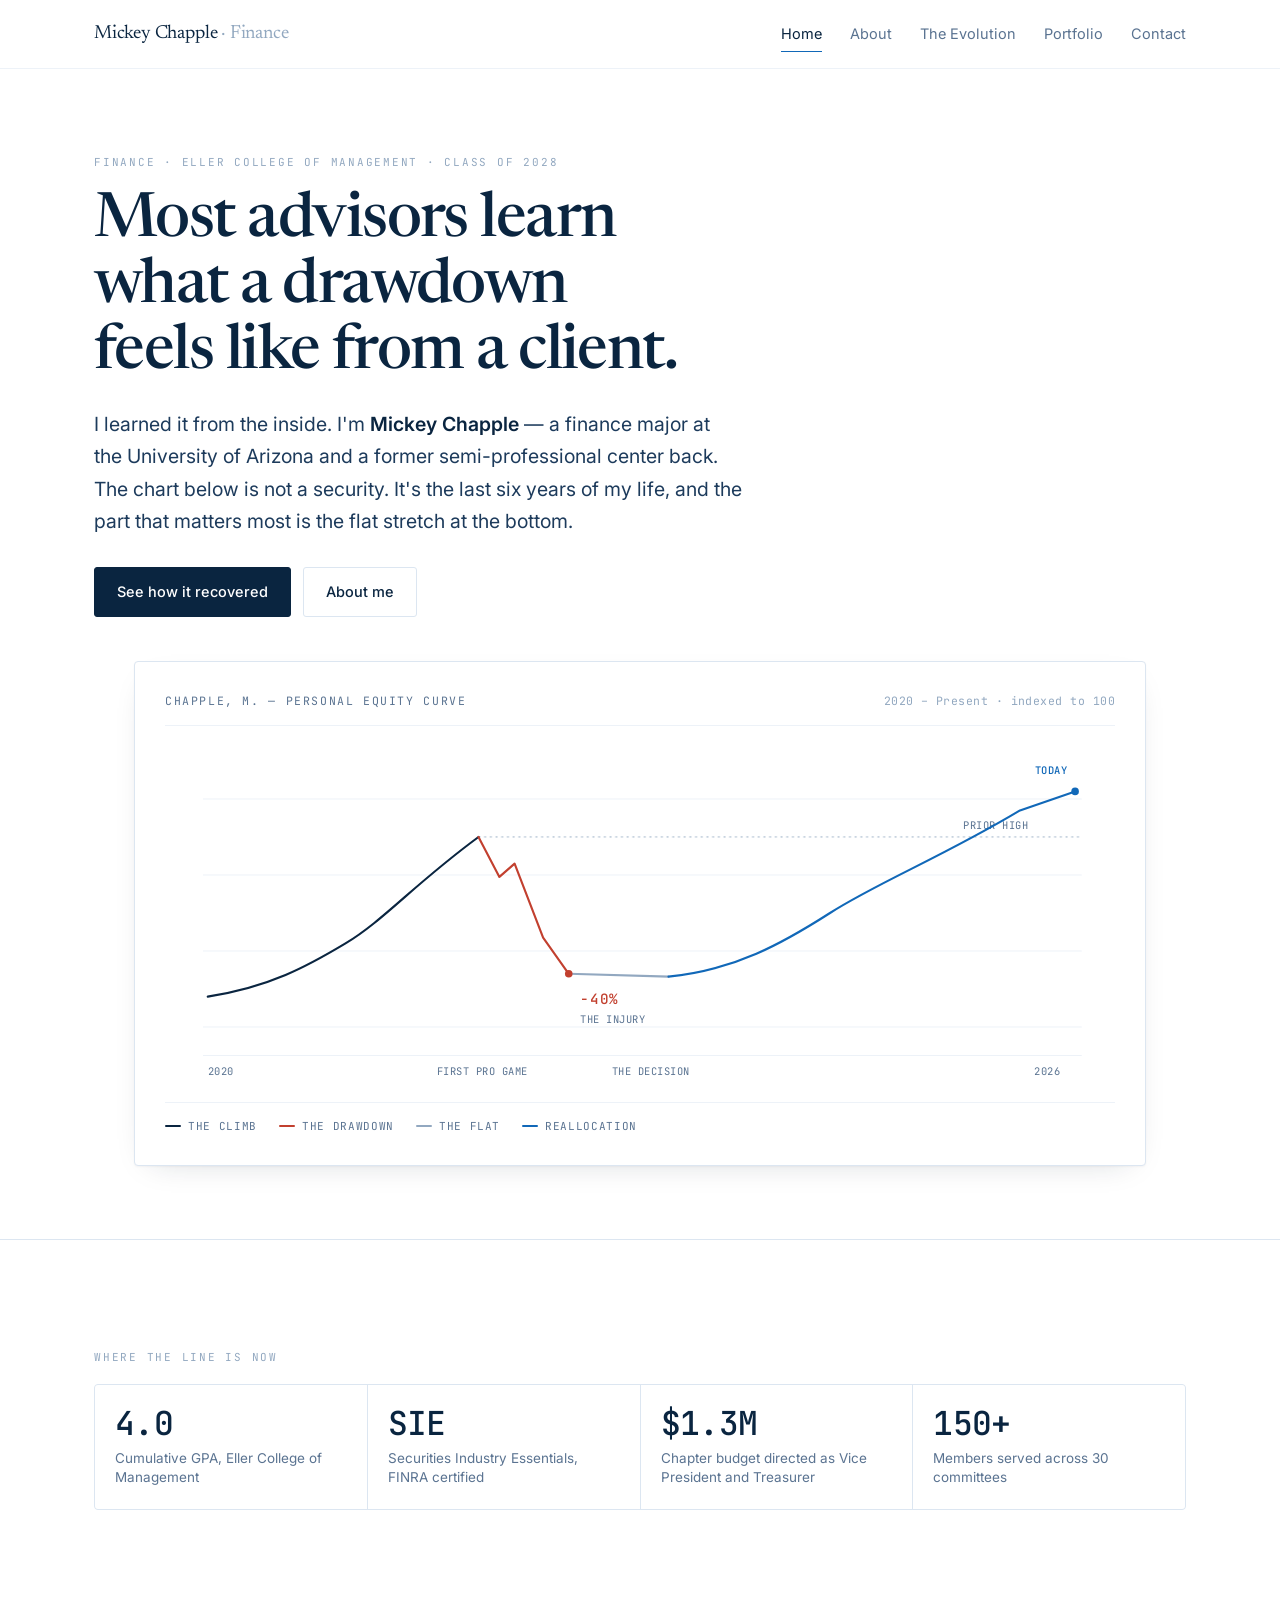
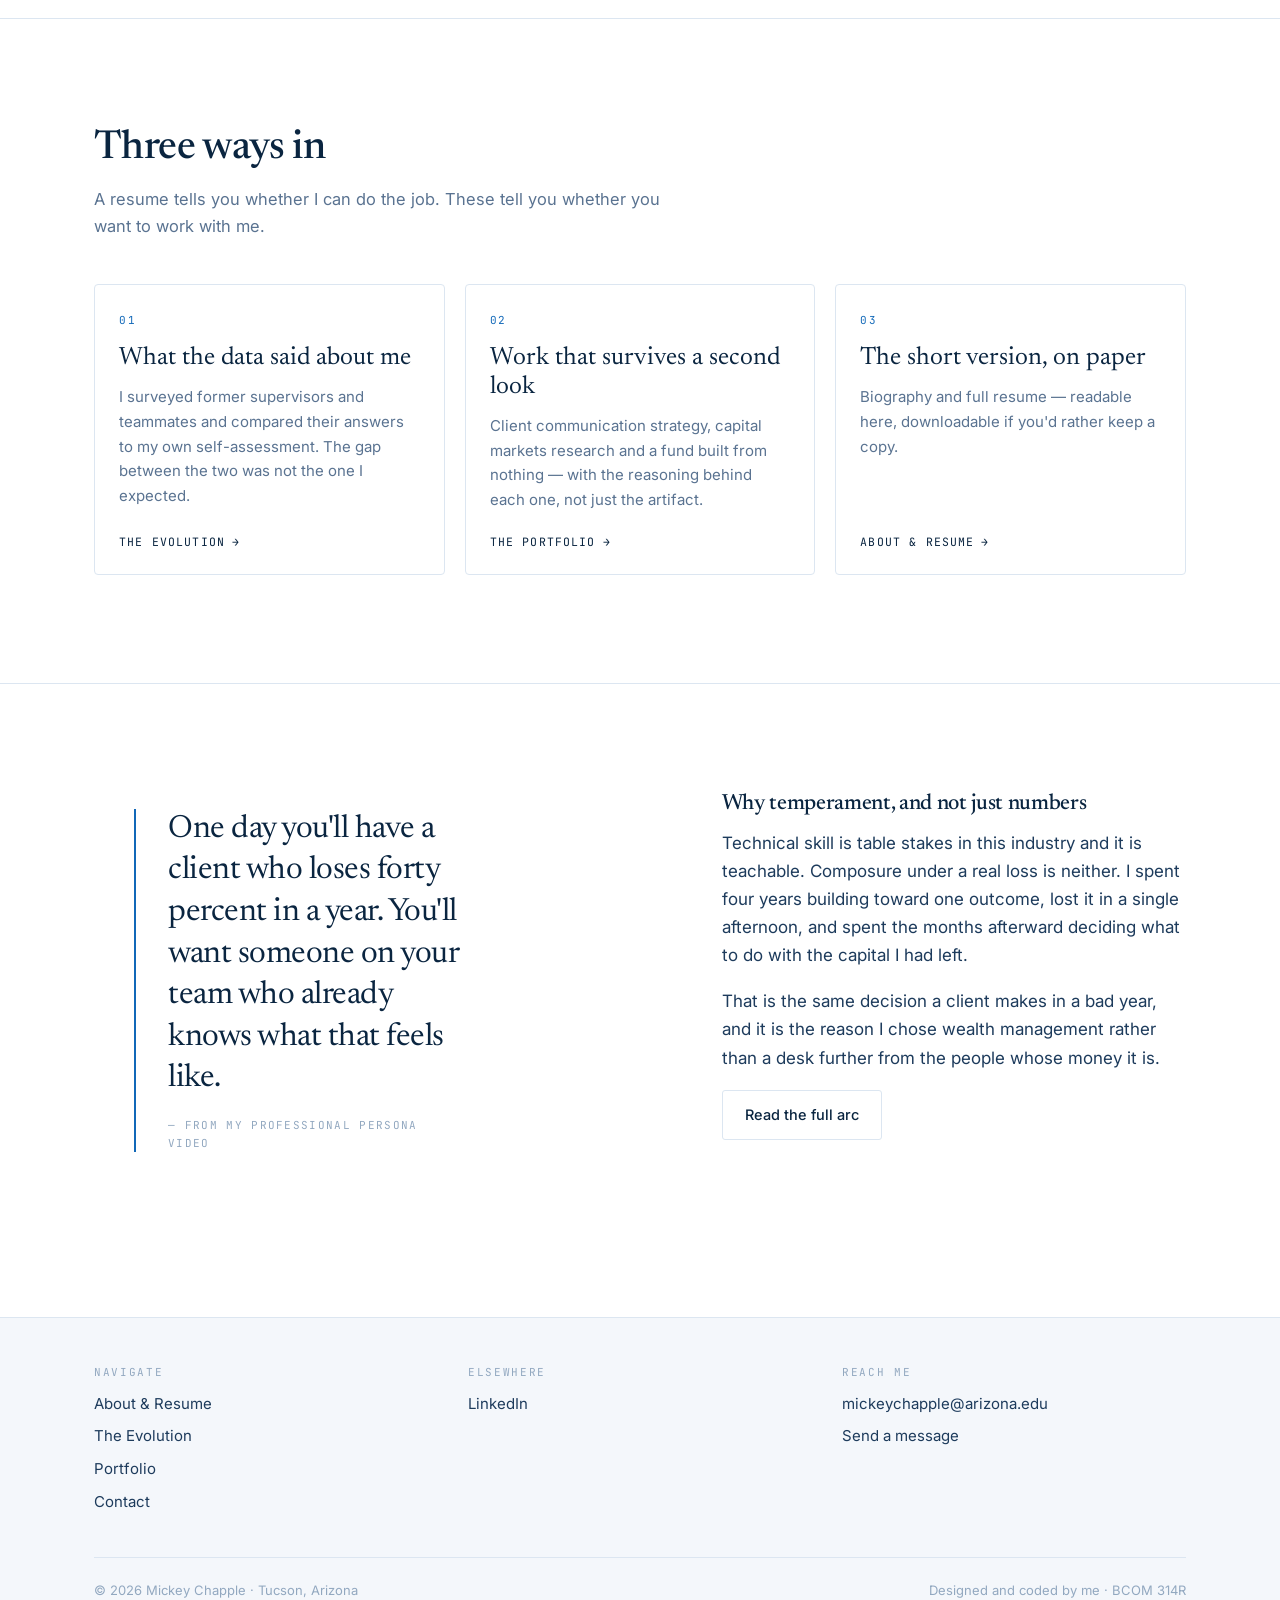
==== index.html @ 1436c146 "Add files via upload" ====
<!doctype html>
<html lang="en">
<head>
<meta charset="utf-8">
<meta name="viewport" content="width=device-width, initial-scale=1">
<title>Mickey Chapple — Finance, Eller College</title>
<meta name="description" content="Finance major at the University of Arizona's Eller College. Former semi-professional center back. A professional persona profile built around one chart.">
<link rel="preconnect" href="https://fonts.googleapis.com">
<link rel="preconnect" href="https://fonts.gstatic.com" crossorigin>
<link href="https://fonts.googleapis.com/css2?family=Newsreader:ital,opsz,wght@0,6..72,300..600;1,6..72,300..500&family=Inter:wght@400;500;600&family=JetBrains+Mono:wght@400;500&display=swap" rel="stylesheet">
<link rel="stylesheet" href="styles.css">
</head>
<body>
<a class="skip" href="#main">Skip to content</a>

<header class="site-head">
  <div class="wrap site-head__inner">
    <a class="brand" href="index.html">Mickey Chapple <span>· Finance</span></a>
    <button class="nav-toggle" aria-expanded="false" aria-controls="nav">Menu</button>
    <nav class="nav" id="nav">
      <a href="index.html" aria-current="page">Home</a>
      <a href="about.html">About</a>
      <a href="evolution.html">The Evolution</a>
      <a href="portfolio.html">Portfolio</a>
      <a href="contact.html">Contact</a>
    </nav>
  </div>
</header>

<main id="main">

  <!-- ================= HERO ================= -->
  <section class="hero">
    <div class="wrap">
      <p class="eyebrow">Finance · Eller College of Management · Class of 2028</p>

      <h1 class="hero__lede">Most advisors learn what a drawdown feels like from a client.</h1>

      <p class="hero__sub">
        I learned it from the inside. I'm <strong>Mickey Chapple</strong> — a finance major at
        the University of Arizona and a former semi-professional center back. The chart below
        is not a security. It's the last six years of my life, and the part that matters most
        is the flat stretch at the bottom.
      </p>

      <div class="btn-row">
        <a class="btn" href="evolution.html">See how it recovered</a>
        <a class="btn btn--ghost" href="about.html">About me</a>
      </div>

      <!-- ================= THE DRAWDOWN ================= -->
      <figure class="chart-frame">
        <figcaption class="chart-frame__head">
          <span class="chart-frame__title">Chapple, M. — Personal Equity Curve</span>
          <span class="chart-frame__note">2020 – Present · indexed to 100</span>
        </figcaption>

        <svg class="chart" viewBox="0 0 1000 360" role="img"
             aria-label="A line chart of Mickey Chapple's life from 2020 to today. The line climbs through youth and semi-professional soccer to a peak at his first professional game, falls forty percent at a career-ending injury, runs flat through recovery, then climbs steadily back through his finance coursework and certifications to a new high today.">

          <!-- horizontal grid -->
          <line class="grid" x1="40" y1="60"  x2="965" y2="60"></line>
          <line class="grid" x1="40" y1="140" x2="965" y2="140"></line>
          <line class="grid" x1="40" y1="220" x2="965" y2="220"></line>
          <line class="grid" x1="40" y1="300" x2="965" y2="300"></line>

          <!-- prior peak reference -->
          <line class="peak-line" x1="330" y1="100" x2="965" y2="100"></line>
          <text class="peak-label marker marker--now" x="840" y="92">PRIOR HIGH</text>

          <!-- 1. the climb -->
          <path class="series series--up" pathLength="1"
                d="M 45 268 C 110 258, 150 236, 190 212 S 262 150, 330 100"></path>

          <!-- 2. the crash -->
          <path class="series series--down" pathLength="1"
                d="M 330 100 L 352 142 L 368 128 L 398 206 L 425 244"></path>

          <!-- 3. the flat -->
          <path class="series series--flat" pathLength="1"
                d="M 425 244 L 530 247"></path>

          <!-- 4. the climb back -->
          <path class="series series--back" pathLength="1"
                d="M 530 247 C 600 240, 650 212, 700 180 S 820 120, 900 72 L 958 52"></path>

          <!-- the loss -->
          <g class="marker marker--loss">
            <circle cx="425" cy="244" r="4" fill="#C2402F"></circle>
            <text class="label-loss" x="437" y="276">&#8722;40%</text>
            <text class="loss-sub" x="437" y="296">THE INJURY</text>
          </g>

          <!-- today -->
          <g class="marker marker--now">
            <circle cx="958" cy="52" r="4" fill="#1168B8"></circle>
            <text class="label-now" x="950" y="34" text-anchor="end">TODAY</text>
          </g>

          <!-- x axis -->
          <line class="grid" x1="40" y1="330" x2="965" y2="330"></line>
          <text class="x-end" x="45"  y="350">2020</text>
          <text class="x-mid" x="286" y="350">FIRST PRO GAME</text>
          <text class="x-mid" x="470" y="350">THE DECISION</text>
          <text class="x-end" x="915" y="350">2026</text>
        </svg>

        <div class="chart-legend">
          <span class="legend--climb"><i></i> The climb</span>
          <span class="legend--loss"><i></i> The drawdown</span>
          <span class="legend--flat"><i></i> The flat</span>
          <span class="legend--back"><i></i> Reallocation</span>
        </div>
      </figure>
    </div>
  </section>

  <!-- ================= STATS ================= -->
  <section class="rule-top">
    <div class="wrap">
      <p class="eyebrow">Where the line is now</p>
      <div class="stats">
        <div class="stat">
          <div class="stat__num">4.0</div>
          <p class="stat__label">Cumulative GPA, Eller College of Management</p>
        </div>
        <div class="stat">
          <div class="stat__num">SIE</div>
          <p class="stat__label">Securities Industry Essentials, FINRA certified</p>
        </div>
        <div class="stat">
          <div class="stat__num">$1.3M</div>
          <p class="stat__label">Chapter budget directed as Vice President and Treasurer</p>
        </div>
        <div class="stat">
          <div class="stat__num">150+</div>
          <p class="stat__label">Members served across 30 committees</p>
        </div>
      </div>
    </div>
  </section>

  <!-- ================= THE DOORS ================= -->
  <section class="rule-top">
    <div class="wrap">
      <div class="sec-head">
        <h2>Three ways in</h2>
        <p>
          A resume tells you whether I can do the job. These tell you whether you want
          to work with me.
        </p>
      </div>

      <div class="doors">
        <a class="door" href="evolution.html">
          <div class="door__num">01</div>
          <div class="door__title">What the data said about me</div>
          <p class="door__body">
            I surveyed former supervisors and teammates and compared their answers to my own
            self-assessment. The gap between the two was not the one I expected.
          </p>
          <span class="door__cue">The evolution</span>
        </a>

        <a class="door" href="portfolio.html">
          <div class="door__num">02</div>
          <div class="door__title">Work that survives a second look</div>
          <p class="door__body">
            Client communication strategy, capital markets research and a fund built from
            nothing — with the reasoning behind each one, not just the artifact.
          </p>
          <span class="door__cue">The portfolio</span>
        </a>

        <a class="door" href="about.html">
          <div class="door__num">03</div>
          <div class="door__title">The short version, on paper</div>
          <p class="door__body">
            Biography and full resume — readable here, downloadable if you'd rather keep
            a copy.
          </p>
          <span class="door__cue">About &amp; resume</span>
        </a>
      </div>
    </div>
  </section>

  <!-- ================= PULL QUOTE ================= -->
  <section class="rule-top">
    <div class="wrap split">
      <blockquote class="pull">
        <p>One day you'll have a client who loses forty percent in a year. You'll want someone on your team who already knows what that feels like.</p>
        <cite>— From my professional persona video</cite>
      </blockquote>
      <div class="prose">
        <h3>Why temperament, and not just numbers</h3>
        <p>
          Technical skill is table stakes in this industry and it is teachable. Composure
          under a real loss is neither. I spent four years building toward one outcome,
          lost it in a single afternoon, and spent the months afterward deciding what to do
          with the capital I had left.
        </p>
        <p>
          That is the same decision a client makes in a bad year, and it is the reason I
          chose wealth management rather than a desk further from the people whose money
          it is.
        </p>
        <a class="btn btn--ghost" href="evolution.html">Read the full arc</a>
      </div>
    </div>
  </section>

</main>

<footer class="site-foot">
  <div class="wrap">
    <div class="foot-grid">
      <div>
        <h4>Navigate</h4>
        <a href="about.html">About &amp; Resume</a>
        <a href="evolution.html">The Evolution</a>
        <a href="portfolio.html">Portfolio</a>
        <a href="contact.html">Contact</a>
      </div>
      <div>
        <h4>Elsewhere</h4>
        <a href="https://www.linkedin.com/in/mickey-chapple" target="_blank" rel="noopener">LinkedIn</a>
      </div>
      <div>
        <h4>Reach me</h4>
        <a href="mailto:mickeychapple@arizona.edu">mickeychapple@arizona.edu</a>
        <a href="contact.html">Send a message</a>
      </div>
    </div>
    <div class="foot-base">
      <p>&copy; 2026 Mickey Chapple · Tucson, Arizona</p>
      <p>Designed and coded by me · BCOM 314R</p>
    </div>
  </div>
</footer>

<script src="script.js"></script>
</body>
</html>
---- styles.css ----
/* ============================================================
   Mickey Chapple — Professional Persona Profile
   Brand rationale: blue and white is the visual language of
   private banking — it reads as trust, clarity and restraint.
   White space does the work; a single navy and a single live
   blue carry everything. One bold graphic element (the
   drawdown chart) tells the story so the rest can stay quiet.
   ============================================================ */

:root {
  /* Surfaces */
  --paper:      #FFFFFF;
  --paper-warm: #F4F7FB;
  --card:       #FFFFFF;

  /* Ink */
  --ink:        #0A2540;
  --ink-soft:   #1D3B5C;
  --muted:      #5A7391;
  --faint:      #92A8C0;

  /* Lines */
  --rule:       #DCE6F1;
  --rule-soft:  #EDF2F8;

  /* Signal */
  --drawdown:   #C2402F;  /* the loss */
  --recovery:   #1168B8;  /* the climb back */
  --gold:       #1168B8;  /* accent — live blue */

  /* Type */
  --serif: "Newsreader", Georgia, "Times New Roman", serif;
  --sans:  "Inter", -apple-system, BlinkMacSystemFont, "Segoe UI", sans-serif;
  --mono:  "JetBrains Mono", ui-monospace, "SF Mono", Menlo, monospace;

  /* Rhythm */
  --gutter: 24px;
  --maxw: 1140px;
  --measure: 68ch;
}

/* ---------- Reset ---------- */
*, *::before, *::after { box-sizing: border-box; }

html { -webkit-text-size-adjust: 100%; scroll-behavior: smooth; }

@media (prefers-reduced-motion: reduce) {
  html { scroll-behavior: auto; }
  *, *::before, *::after {
    animation-duration: 0.01ms !important;
    animation-iteration-count: 1 !important;
    transition-duration: 0.01ms !important;
  }
}

body {
  margin: 0;
  background: var(--paper);
  color: var(--ink);
  font-family: var(--sans);
  font-size: 17px;
  line-height: 1.65;
  -webkit-font-smoothing: antialiased;
  text-rendering: optimizeLegibility;
}

img { max-width: 100%; display: block; }

a { color: inherit; }

h1, h2, h3, h4 {
  font-family: var(--serif);
  font-weight: 500;
  line-height: 1.12;
  letter-spacing: -0.015em;
  margin: 0;
  text-wrap: balance;
}

p { margin: 0 0 1.1em; max-width: var(--measure); }

/* ---------- Layout ---------- */
.wrap {
  width: 100%;
  max-width: var(--maxw);
  margin-inline: auto;
  padding-inline: var(--gutter);
}

.wrap--narrow { max-width: 820px; }

section { padding-block: clamp(56px, 9vw, 108px); }

.rule-top { border-top: 1px solid var(--rule); }

/* ---------- Eyebrow / labels ---------- */
.eyebrow {
  font-family: var(--mono);
  font-size: 11px;
  letter-spacing: 0.16em;
  text-transform: uppercase;
  color: var(--faint);
  margin: 0 0 18px;
}

.eyebrow--gold { color: var(--gold); }

/* ---------- Header ---------- */
.site-head {
  position: sticky;
  top: 0;
  z-index: 50;
  background: color-mix(in srgb, var(--paper) 88%, transparent);
  backdrop-filter: saturate(180%) blur(12px);
  -webkit-backdrop-filter: saturate(180%) blur(12px);
  border-bottom: 1px solid var(--rule-soft);
}

.site-head__inner {
  display: flex;
  align-items: center;
  justify-content: space-between;
  gap: 20px;
  min-height: 68px;
}

.brand {
  font-family: var(--serif);
  font-size: 19px;
  letter-spacing: -0.01em;
  text-decoration: none;
  white-space: nowrap;
}

.brand span { color: var(--faint); }

.nav {
  display: flex;
  align-items: center;
  gap: 28px;
}

.nav a {
  font-size: 14.5px;
  text-decoration: none;
  color: var(--muted);
  padding-block: 6px;
  border-bottom: 1.5px solid transparent;
  transition: color 0.18s ease, border-color 0.18s ease;
}

.nav a:hover { color: var(--ink); }

.nav a[aria-current="page"] {
  color: var(--ink);
  border-bottom-color: var(--gold);
}

.nav-toggle {
  display: none;
  background: none;
  border: 1px solid var(--rule);
  border-radius: 6px;
  padding: 7px 10px;
  cursor: pointer;
  font-family: var(--mono);
  font-size: 11px;
  letter-spacing: 0.12em;
  text-transform: uppercase;
  color: var(--ink);
}

@media (max-width: 760px) {
  .nav-toggle { display: block; }
  .nav {
    display: none;
    position: absolute;
    top: 100%;
    left: 0;
    right: 0;
    flex-direction: column;
    align-items: stretch;
    gap: 0;
    background: var(--paper);
    border-bottom: 1px solid var(--rule);
    padding: 8px var(--gutter) 16px;
  }
  .nav.is-open { display: flex; }
  .nav a {
    padding-block: 12px;
    border-bottom: 1px solid var(--rule-soft);
  }
  .nav a[aria-current="page"] { border-bottom-color: var(--gold); }
}

/* ---------- Hero ---------- */
.hero { padding-block: clamp(44px, 7vw, 84px) clamp(32px, 5vw, 56px); }

.hero__lede {
  font-family: var(--serif);
  font-size: clamp(33px, 5.6vw, 62px);
  line-height: 1.06;
  letter-spacing: -0.025em;
  margin: 0 0 22px;
  max-width: 17ch;
}

.hero__sub {
  font-size: clamp(16.5px, 1.9vw, 19.5px);
  color: var(--ink-soft);
  max-width: 54ch;
  margin-bottom: 30px;
}

.hero__sub strong { font-weight: 600; color: var(--ink); }

/* ---------- Chart ---------- */
.chart-frame {
  position: relative;
  margin-top: clamp(28px, 4vw, 44px);
  background: var(--card);
  border: 1px solid var(--rule);
  border-radius: 4px;
  padding: clamp(18px, 3vw, 30px);
  box-shadow: 0 1px 2px rgba(17, 30, 47, 0.04),
              0 10px 32px -18px rgba(17, 30, 47, 0.22);
}

.chart-frame__head {
  display: flex;
  flex-wrap: wrap;
  align-items: baseline;
  justify-content: space-between;
  gap: 10px 20px;
  margin-bottom: 16px;
  padding-bottom: 14px;
  border-bottom: 1px solid var(--rule-soft);
}

.chart-frame__title {
  font-family: var(--mono);
  font-size: 11.5px;
  letter-spacing: 0.14em;
  text-transform: uppercase;
  color: var(--muted);
}

.chart-frame__note {
  font-family: var(--mono);
  font-size: 11.5px;
  color: var(--faint);
  letter-spacing: 0.04em;
}

.chart { width: 100%; height: auto; display: block; overflow: visible; }

/* Line draws itself on load */
.chart .series {
  fill: none;
  stroke-width: 2.25;
  stroke-linecap: round;
  stroke-linejoin: round;
  stroke-dasharray: 1;
  stroke-dashoffset: 1;
  animation: draw 1.6s cubic-bezier(0.33, 0.1, 0.25, 1) 0.25s forwards;
}

.chart .series--up   { stroke: var(--ink); }
.chart .series--down { stroke: var(--drawdown); animation-delay: 1.85s; animation-duration: 0.6s;
                       animation-timing-function: cubic-bezier(0.6, 0, 0.9, 0.4); }
.chart .series--flat { stroke: var(--faint); animation-delay: 2.5s; animation-duration: 0.9s; }
.chart .series--back { stroke: var(--recovery); animation-delay: 3.4s; animation-duration: 2.2s; }

@keyframes draw { to { stroke-dashoffset: 0; } }

.chart .grid { stroke: var(--rule-soft); stroke-width: 1; }

.chart .peak-line {
  stroke: var(--faint);
  stroke-width: 1;
  stroke-dasharray: 2 4;
  opacity: 0;
  animation: fade 0.6s ease 3.2s forwards;
}

.chart .marker {
  opacity: 0;
  animation: fade 0.7s ease forwards;
}

.chart .marker--loss { animation-delay: 2.55s; }
.chart .marker--now  { animation-delay: 5.5s; }

@keyframes fade { to { opacity: 1; } }

.chart text {
  font-family: var(--mono);
  font-size: 11px;
  letter-spacing: 0.05em;
  fill: var(--muted);
}

.chart .label-loss { fill: var(--drawdown); font-size: 15px; font-weight: 500; }
.chart .label-now  { fill: var(--recovery); font-weight: 500; }

.chart-legend {
  display: flex;
  flex-wrap: wrap;
  gap: 8px 22px;
  margin-top: 18px;
  padding-top: 14px;
  border-top: 1px solid var(--rule-soft);
  font-family: var(--mono);
  font-size: 11px;
  letter-spacing: 0.06em;
  color: var(--muted);
  text-transform: uppercase;
}

.chart-legend span { display: inline-flex; align-items: center; gap: 7px; }

.chart-legend i {
  width: 16px;
  height: 2px;
  border-radius: 2px;
  background: currentColor;
  flex: none;
}

.legend--climb i { color: var(--ink); }
.legend--loss  i { color: var(--drawdown); }
.legend--flat  i { color: var(--faint); }
.legend--back  i { color: var(--recovery); }

/* ---------- Stat row ---------- */
.stats {
  display: grid;
  grid-template-columns: repeat(auto-fit, minmax(170px, 1fr));
  gap: 1px;
  background: var(--rule);
  border: 1px solid var(--rule);
  border-radius: 4px;
  overflow: hidden;
}

.stat {
  background: var(--paper);
  padding: 22px 20px;
}

.stat__num {
  font-family: var(--mono);
  font-size: clamp(25px, 3.4vw, 33px);
  font-weight: 500;
  letter-spacing: -0.02em;
  color: var(--ink);
  line-height: 1;
  margin-bottom: 9px;
}

.stat__label {
  font-size: 13.5px;
  color: var(--muted);
  line-height: 1.4;
  margin: 0;
}

/* ---------- Doors (homepage cards) ---------- */
.doors {
  display: grid;
  grid-template-columns: repeat(auto-fit, minmax(265px, 1fr));
  gap: 20px;
}

.door {
  display: flex;
  flex-direction: column;
  background: var(--card);
  border: 1px solid var(--rule);
  border-radius: 4px;
  padding: 26px 24px 22px;
  text-decoration: none;
  transition: transform 0.22s ease, box-shadow 0.22s ease, border-color 0.22s ease;
}

.door:hover {
  transform: translateY(-3px);
  border-color: var(--faint);
  box-shadow: 0 14px 34px -22px rgba(17, 30, 47, 0.4);
}

.door__num {
  font-family: var(--mono);
  font-size: 11px;
  letter-spacing: 0.16em;
  color: var(--gold);
  margin-bottom: 16px;
}

.door__title {
  font-family: var(--serif);
  font-size: 25px;
  line-height: 1.15;
  margin-bottom: 11px;
}

.door__body {
  font-size: 15px;
  color: var(--muted);
  margin: 0 0 20px;
  flex: 1;
}

.door__cue {
  font-family: var(--mono);
  font-size: 11.5px;
  letter-spacing: 0.1em;
  text-transform: uppercase;
  color: var(--ink);
  display: inline-flex;
  align-items: center;
  gap: 7px;
}

.door__cue::after {
  content: "→";
  transition: transform 0.22s ease;
}

.door:hover .door__cue::after { transform: translateX(4px); }

/* ---------- Pull quote ---------- */
.pull {
  border-left: 2px solid var(--gold);
  padding-left: clamp(20px, 3vw, 32px);
  max-width: 30ch;
}

.pull p {
  font-family: var(--serif);
  font-size: clamp(22px, 3.2vw, 32px);
  line-height: 1.3;
  letter-spacing: -0.015em;
  color: var(--ink);
  margin: 0;
}

.pull cite {
  display: block;
  margin-top: 16px;
  font-family: var(--mono);
  font-size: 11px;
  letter-spacing: 0.12em;
  text-transform: uppercase;
  font-style: normal;
  color: var(--faint);
}

/* ---------- Buttons ---------- */
.btn {
  display: inline-flex;
  align-items: center;
  gap: 9px;
  font-family: var(--sans);
  font-size: 14.5px;
  font-weight: 500;
  padding: 12px 22px;
  border-radius: 3px;
  text-decoration: none;
  border: 1px solid var(--ink);
  background: var(--ink);
  color: var(--paper);
  cursor: pointer;
  transition: background 0.18s ease, color 0.18s ease, transform 0.18s ease;
}

.btn:hover { background: var(--ink-soft); transform: translateY(-1px); }

.btn--ghost {
  background: transparent;
  color: var(--ink);
  border-color: var(--rule);
}

.btn--ghost:hover { background: var(--paper-warm); color: var(--ink); border-color: var(--faint); }

.btn-row { display: flex; flex-wrap: wrap; gap: 12px; }

/* ---------- Section headings ---------- */
.sec-head { margin-bottom: clamp(28px, 4vw, 44px); }

.sec-head h2 {
  font-size: clamp(27px, 4vw, 40px);
  margin-bottom: 14px;
}

.sec-head p {
  color: var(--muted);
  font-size: 16.5px;
  max-width: 58ch;
  margin: 0;
}

/* ---------- Split layout ---------- */
.split {
  display: grid;
  grid-template-columns: 1fr;
  gap: clamp(28px, 5vw, 60px);
  align-items: start;
}

@media (min-width: 880px) {
  .split { grid-template-columns: 1.1fr 0.9fr; }
  .split--portrait { grid-template-columns: 0.78fr 1.22fr; }
}

.portrait {
  border-radius: 3px;
  border: 1px solid var(--rule);
  width: 100%;
  background: var(--paper-warm);
}

/* ---------- Prose ---------- */
.prose h3 {
  font-size: 22px;
  margin: 2em 0 0.55em;
}

.prose h3:first-child { margin-top: 0; }

.prose p { color: var(--ink-soft); }

.prose ul { color: var(--ink-soft); padding-left: 1.15em; max-width: var(--measure); }

.prose li { margin-bottom: 0.5em; }

/* ---------- Footer ---------- */
.site-foot {
  border-top: 1px solid var(--rule);
  background: var(--paper-warm);
  padding-block: 48px 36px;
  margin-top: 40px;
}

.foot-grid {
  display: grid;
  grid-template-columns: repeat(auto-fit, minmax(190px, 1fr));
  gap: 30px;
  margin-bottom: 34px;
}

.foot-grid h4 {
  font-family: var(--mono);
  font-size: 11px;
  letter-spacing: 0.15em;
  text-transform: uppercase;
  color: var(--faint);
  font-weight: 400;
  margin-bottom: 13px;
}

.foot-grid a {
  display: block;
  font-size: 15px;
  color: var(--ink-soft);
  text-decoration: none;
  margin-bottom: 8px;
  transition: color 0.16s ease;
}

.foot-grid a:hover { color: var(--gold); }

.foot-base {
  display: flex;
  flex-wrap: wrap;
  gap: 10px 24px;
  justify-content: space-between;
  align-items: center;
  padding-top: 22px;
  border-top: 1px solid var(--rule);
  font-size: 13px;
  color: var(--faint);
}

.foot-base p { margin: 0; max-width: none; }

/* ---------- Skip link ---------- */
.skip {
  position: absolute;
  left: -9999px;
  top: 0;
  background: var(--ink);
  color: var(--paper);
  padding: 10px 16px;
  z-index: 100;
  text-decoration: none;
}

.skip:focus { left: 8px; top: 8px; }

/* ---------- Focus ---------- */
a:focus-visible, button:focus-visible, input:focus-visible, textarea:focus-visible {
  outline: 2px solid var(--gold);
  outline-offset: 3px;
  border-radius: 2px;
}

/* ============================================================
   Evolution page components
   ============================================================ */

/* ---------- Scatter plot ---------- */
.scatter-wrap {
  max-width: 560px;
  margin-inline: auto;
}

.scatter { width: 100%; height: auto; display: block; overflow: visible; }

.sc-grid line { stroke: var(--rule-soft); stroke-width: 1; }

.sc-axis { stroke: var(--faint); stroke-width: 1.25; }

.sc-quad {
  font-family: var(--mono);
  font-size: 11px;
  letter-spacing: 0.13em;
  fill: var(--faint);
}

.sc-axis-label {
  font-family: var(--mono);
  font-size: 10.5px;
  letter-spacing: 0.16em;
  fill: var(--muted);
}

.sc-resp circle {
  r: 5;
  fill: var(--muted);
  opacity: 0.4;
}

.sc-self {
  fill: var(--card);
  stroke: var(--ink);
  stroke-width: 2.5;
}

.sc-avg { fill: var(--recovery); }

.sc-gap {
  stroke: var(--recovery);
  stroke-width: 1.75;
  stroke-dasharray: 4 3;
}

.sc-gap-label {
  font-family: var(--mono);
  font-size: 10.5px;
  letter-spacing: 0.14em;
  fill: var(--recovery);
}

.sc-tag {
  font-family: var(--mono);
  font-size: 10.5px;
  letter-spacing: 0.13em;
  fill: var(--muted);
}

.sc-val {
  font-family: var(--mono);
  font-size: 14px;
  font-weight: 500;
}

.sc-val--self { fill: var(--ink); }
.sc-val--avg  { fill: var(--recovery); }

.chart-legend .legend--self i { color: var(--ink); height: 10px; width: 10px; border-radius: 50%; background: var(--card); border: 2px solid var(--ink); }
.chart-legend .legend--avg  i { color: var(--recovery); height: 10px; width: 10px; border-radius: 50%; }
.chart-legend .legend--dot  i { color: var(--faint); height: 9px; width: 9px; border-radius: 50%; opacity: 0.6; }

/* ---------- Adjective columns ---------- */
.adj-grid {
  display: grid;
  grid-template-columns: 1fr;
  gap: 32px;
}

@media (min-width: 820px) {
  .adj-grid { grid-template-columns: 0.8fr 1.2fr; gap: 48px; }
}

.adj-col__head {
  font-size: 21px;
  margin-bottom: 8px;
  padding-bottom: 12px;
  border-bottom: 2px solid var(--rule);
}

.adj-col__head--both { border-bottom-color: var(--ink); }
.adj-col__head--them { border-bottom-color: var(--recovery); }

.adj-col__note {
  font-size: 14.5px;
  color: var(--muted);
  margin-bottom: 18px;
}

.chips {
  list-style: none;
  padding: 0;
  margin: 0;
  display: flex;
  flex-wrap: wrap;
  gap: 8px;
}

.chips li {
  font-family: var(--sans);
  font-size: 14px;
  padding: 7px 13px;
  border-radius: 100px;
  border: 1px solid var(--rule);
  background: var(--paper-warm);
  color: var(--ink-soft);
  white-space: nowrap;
}

.chips--both li {
  background: var(--ink);
  border-color: var(--ink);
  color: #fff;
  font-weight: 500;
}

.chips--them li {
  background: color-mix(in srgb, var(--recovery) 9%, #fff);
  border-color: color-mix(in srgb, var(--recovery) 28%, #fff);
  color: var(--recovery);
}

/* ---------- Callout ---------- */
.callout {
  margin-top: 36px;
  padding: 24px 26px;
  background: var(--paper-warm);
  border-left: 3px solid var(--recovery);
  border-radius: 0 4px 4px 0;
}

.callout p { margin: 0; color: var(--ink-soft); max-width: 72ch; }

/* ---------- Quote stack ---------- */
.quote-stack {
  display: grid;
  grid-template-columns: repeat(auto-fit, minmax(290px, 1fr));
  gap: 18px;
}

.qs {
  margin: 0;
  padding: 24px 24px 24px 26px;
  background: var(--card);
  border: 1px solid var(--rule);
  border-left: 3px solid var(--faint);
  border-radius: 0 4px 4px 0;
}

.qs p {
  margin: 0;
  font-family: var(--serif);
  font-size: 17.5px;
  line-height: 1.45;
  color: var(--ink-soft);
  max-width: none;
}

.qs::before {
  content: "“";
  display: block;
  font-family: var(--serif);
  font-size: 34px;
  line-height: 0.6;
  color: var(--faint);
  margin-bottom: 10px;
}

/* ---------- Video ---------- */
.video {
  position: relative;
  aspect-ratio: 16 / 9;
  width: 100%;
  background: var(--ink);
  border-radius: 4px;
  overflow: hidden;
  border: 1px solid var(--rule);
}

.video iframe {
  position: absolute;
  inset: 0;
  width: 100%;
  height: 100%;
  border: 0;
}

.sc-leader { stroke: var(--recovery); stroke-width: 1; opacity: 0.45; }

/* ============================================================
   Resume
   ============================================================ */
.resume {
  background: var(--card);
  border: 1px solid var(--rule);
  border-radius: 4px;
  padding: clamp(26px, 4.5vw, 52px);
  box-shadow: 0 1px 2px rgba(10, 37, 64, 0.04),
              0 12px 34px -24px rgba(10, 37, 64, 0.3);
}

.resume__head {
  text-align: center;
  padding-bottom: 22px;
  margin-bottom: 30px;
  border-bottom: 2px solid var(--ink);
}

.resume__name {
  font-size: clamp(27px, 4vw, 36px);
  letter-spacing: 0.01em;
  margin-bottom: 10px;
}

.resume__contact {
  font-family: var(--mono);
  font-size: 13px;
  color: var(--muted);
  margin: 0;
  max-width: none;
  display: flex;
  flex-wrap: wrap;
  gap: 6px 12px;
  justify-content: center;
}

.resume__contact a { color: var(--recovery); text-decoration: none; }
.resume__contact a:hover { text-decoration: underline; }

.resume__sec { margin-bottom: 34px; }
.resume__sec:last-child { margin-bottom: 0; }

.resume__sec > h4 {
  font-family: var(--mono);
  font-size: 11.5px;
  font-weight: 500;
  letter-spacing: 0.18em;
  text-transform: uppercase;
  color: var(--recovery);
  padding-bottom: 8px;
  margin-bottom: 20px;
  border-bottom: 1px solid var(--rule);
}

.resume__item { margin-bottom: 24px; }
.resume__item:last-child { margin-bottom: 0; }

.resume__row {
  display: flex;
  flex-wrap: wrap;
  gap: 4px 16px;
  align-items: baseline;
  justify-content: space-between;
  margin-bottom: 3px;
}

.resume__row strong { font-size: 16.5px; color: var(--ink); }
.resume__row em { font-size: 15.5px; color: var(--ink-soft); font-style: italic; }

.resume__meta {
  font-family: var(--mono);
  font-size: 12.5px;
  color: var(--muted);
  white-space: nowrap;
}

.resume__item ul {
  margin: 10px 0 0;
  padding-left: 1.15em;
  color: var(--ink-soft);
  font-size: 15.5px;
}

.resume__item li { margin-bottom: 5px; }

.resume__item p { font-size: 15.5px; color: var(--ink-soft); max-width: none; }

/* ============================================================
   Portfolio
   ============================================================ */
.work__head {
  display: flex;
  flex-wrap: wrap;
  gap: 20px 32px;
  align-items: end;
  justify-content: space-between;
  margin-bottom: 30px;
}

.work__head h2 {
  font-size: clamp(26px, 3.8vw, 38px);
  margin-bottom: 10px;
}

.work__tagline {
  color: var(--muted);
  font-size: 16.5px;
  margin: 0;
  max-width: 54ch;
}

/* Context / Claim / Reasoning */
.cer {
  display: grid;
  grid-template-columns: 1fr;
  gap: 1px;
  background: var(--rule);
  border: 1px solid var(--rule);
  border-radius: 4px;
  overflow: hidden;
}

@media (min-width: 900px) {
  .cer { grid-template-columns: repeat(3, 1fr); }
}

.cer__item {
  background: var(--card);
  padding: 26px 24px;
}

.cer__item h3 {
  font-family: var(--mono);
  font-size: 11px;
  font-weight: 500;
  letter-spacing: 0.17em;
  text-transform: uppercase;
  color: var(--recovery);
  margin-bottom: 14px;
}

.cer__item p {
  font-size: 15.5px;
  color: var(--ink-soft);
  margin: 0;
  max-width: none;
}

/* Tear sheet */
.tear {
  display: grid;
  grid-template-columns: repeat(auto-fit, minmax(128px, 1fr));
  gap: 1px;
  background: var(--rule);
  border: 1px solid var(--rule);
  border-radius: 4px;
  overflow: hidden;
  margin-bottom: 22px;
}

.tear__cell {
  background: var(--paper-warm);
  padding: 16px 18px;
  display: flex;
  flex-direction: column;
  gap: 6px;
}

.tear__k {
  font-family: var(--mono);
  font-size: 10.5px;
  letter-spacing: 0.15em;
  text-transform: uppercase;
  color: var(--muted);
}

.tear__v {
  font-family: var(--mono);
  font-size: 17px;
  font-weight: 500;
  color: var(--ink);
}

.tear__v--up { color: var(--recovery); }

/* Authorship note */
.authorship {
  background: var(--paper-warm);
  border: 1px dashed var(--faint);
  border-radius: 4px;
  padding: 22px 24px;
  margin-bottom: 22px;
}

.authorship h4 {
  font-family: var(--mono);
  font-size: 11px;
  font-weight: 500;
  letter-spacing: 0.17em;
  text-transform: uppercase;
  color: var(--muted);
  margin-bottom: 11px;
}

.authorship p {
  margin: 0;
  font-size: 15.5px;
  color: var(--ink-soft);
  max-width: 78ch;
}

/* ============================================================
   Contact form
   ============================================================ */
.field { margin-bottom: 18px; }

.field label {
  display: block;
  font-family: var(--mono);
  font-size: 11px;
  letter-spacing: 0.15em;
  text-transform: uppercase;
  color: var(--muted);
  margin-bottom: 8px;
}

.field input,
.field textarea {
  width: 100%;
  font-family: var(--sans);
  font-size: 16px;
  color: var(--ink);
  background: var(--card);
  border: 1px solid var(--rule);
  border-radius: 3px;
  padding: 12px 14px;
  transition: border-color 0.16s ease, box-shadow 0.16s ease;
}

.field input:focus,
.field textarea:focus {
  outline: none;
  border-color: var(--recovery);
  box-shadow: 0 0 0 3px color-mix(in srgb, var(--recovery) 14%, transparent);
}

.field textarea { resize: vertical; min-height: 130px; }

.hp {
  position: absolute;
  left: -9999px;
  opacity: 0;
  height: 0;
  width: 0;
}

.form__note {
  margin: 16px 0 0;
  font-size: 15px;
  max-width: none;
}

.form__note--ok  { color: var(--recovery); }
.form__note--err { color: var(--drawdown); }
.form__note a { color: inherit; }

/* Direct contact list */
.direct {
  list-style: none;
  margin: 0;
  padding: 0;
  border-top: 1px solid var(--rule);
}

.direct li {
  display: flex;
  flex-wrap: wrap;
  gap: 4px 20px;
  align-items: baseline;
  justify-content: space-between;
  padding: 16px 0;
  border-bottom: 1px solid var(--rule);
}

.direct__k {
  font-family: var(--mono);
  font-size: 11px;
  letter-spacing: 0.15em;
  text-transform: uppercase;
  color: var(--muted);
}

.direct__v {
  font-size: 16.5px;
  color: var(--ink);
  text-decoration: none;
}

a.direct__v { color: var(--recovery); }
a.direct__v:hover { text-decoration: underline; }

.callout a { color: var(--recovery); }

/* ============================================================
   Small screens: SVG text is drawn in user units, so it shrinks
   with the chart. Scale it back up and drop the mid-axis labels
   that would collide once enlarged.
   ============================================================ */
@media (max-width: 720px) {
  .chart text            { font-size: 26px; letter-spacing: 0.04em; }
  .chart .label-loss     { font-size: 34px; }
  .chart .x-mid,
  .chart .peak-label     { display: none; }
  .chart .marker circle  { r: 7; }
  .chart .series         { stroke-width: 4; }
  .chart .grid           { stroke-width: 2; }
  .chart .peak-line      { stroke-width: 2; }

  .scatter text          { font-size: 18px; }
  .scatter .sc-val       { font-size: 22px; }
  .scatter .sc-axis-label{ font-size: 17px; }
  .sc-resp circle        { r: 7; }
  .sc-self               { stroke-width: 3.5; }
}

@media (max-width: 480px) {
  .chart text        { font-size: 30px; }
  .chart .label-loss { font-size: 40px; }
  .scatter text      { font-size: 21px; }
  .scatter .sc-val   { font-size: 25px; }
}

@media (max-width: 720px) {
  /* enlarged type needs more leading between the two loss labels */
  .chart .loss-sub { transform: translateY(14px); }
}

@media (max-width: 480px) {
  .chart .loss-sub { transform: translateY(20px); }
}

/* Long labels on desktop, abbreviations once the type is scaled up */
.scatter .sc-short { display: none; }

@media (max-width: 720px) {
  .scatter .sc-long  { display: none; }
  .scatter .sc-short { display: block; }
  .scatter .sc-quad  { font-size: 15px; }
}

@media (max-width: 720px) {
  /* keep the enlarged self labels from touching, and pull the
     average labels in from the right edge of the plot */
  .scatter .sc-val--self { transform: translateY(12px); }
  .scatter .sc-tag--avg.sc-short,
  .scatter .sc-val--avg  { transform: translateX(-26px); }
  .scatter .sc-leader    { transform: translateX(-26px); }
}
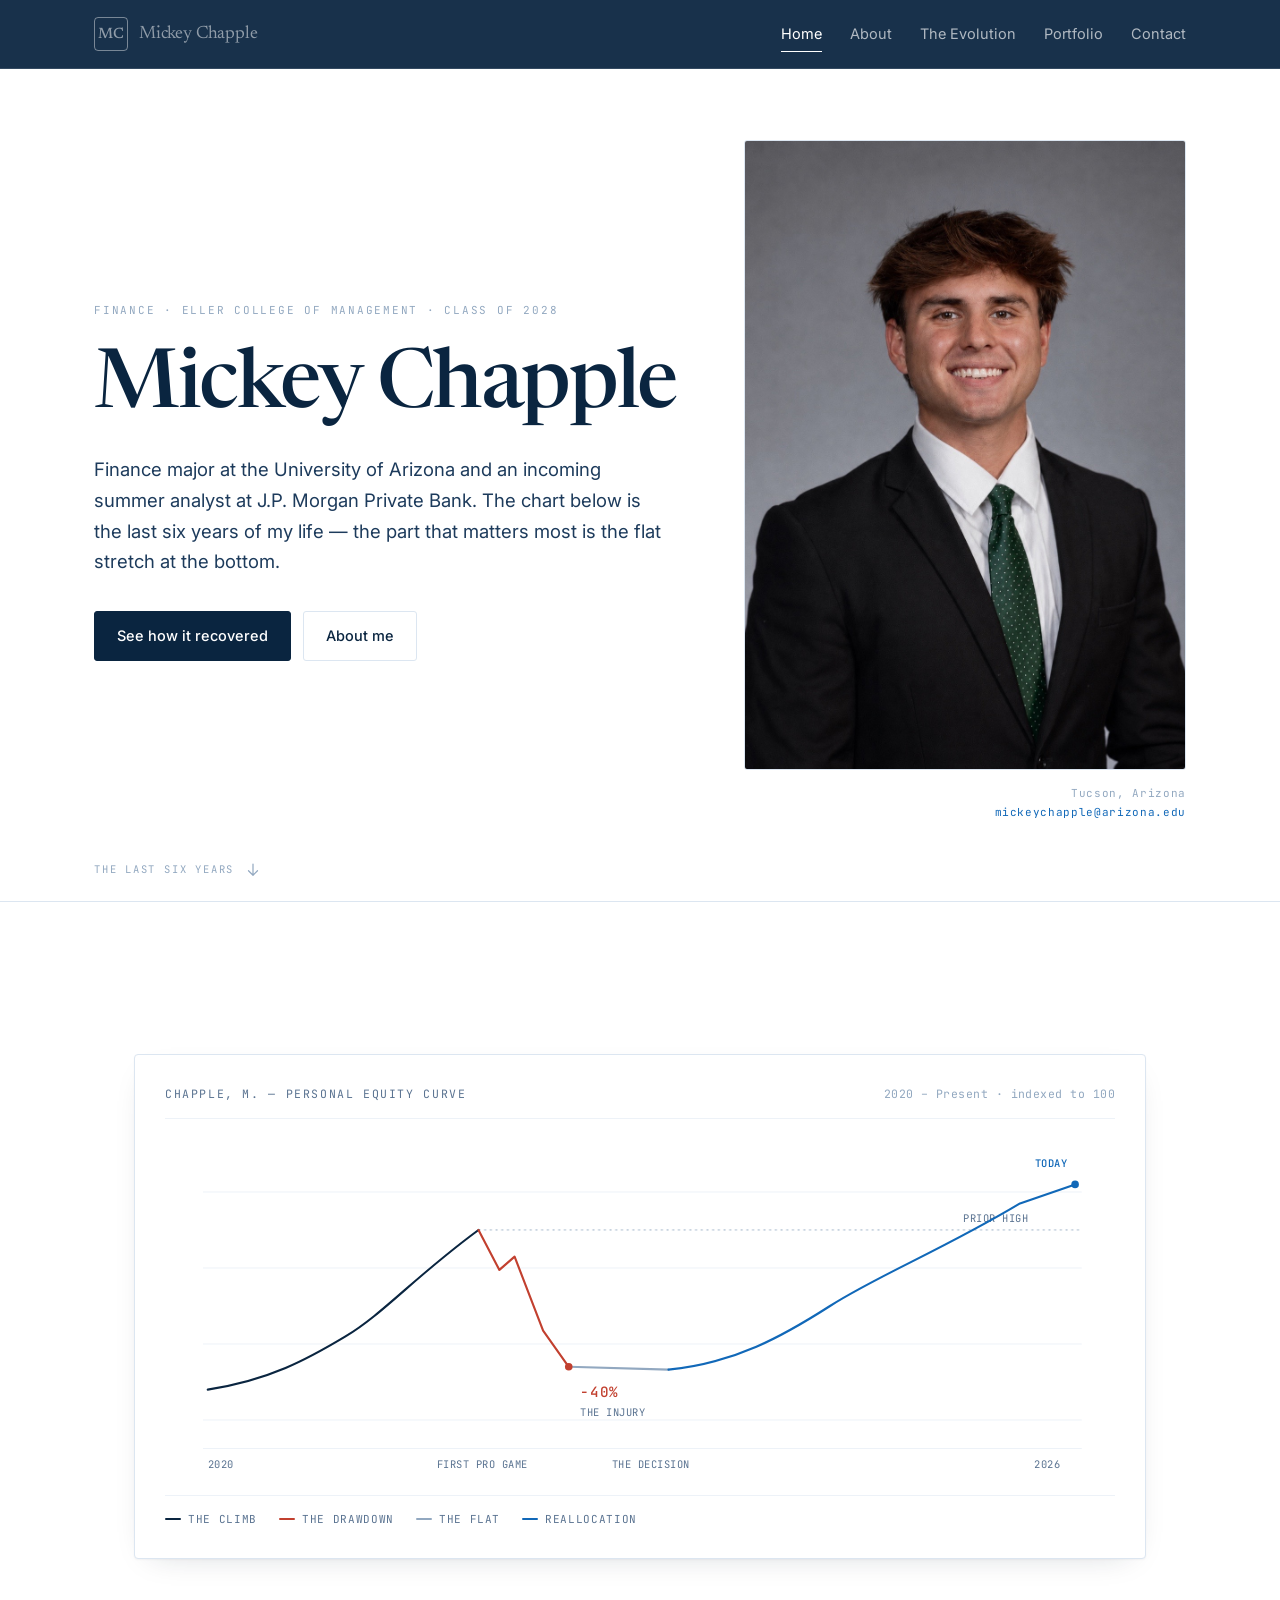
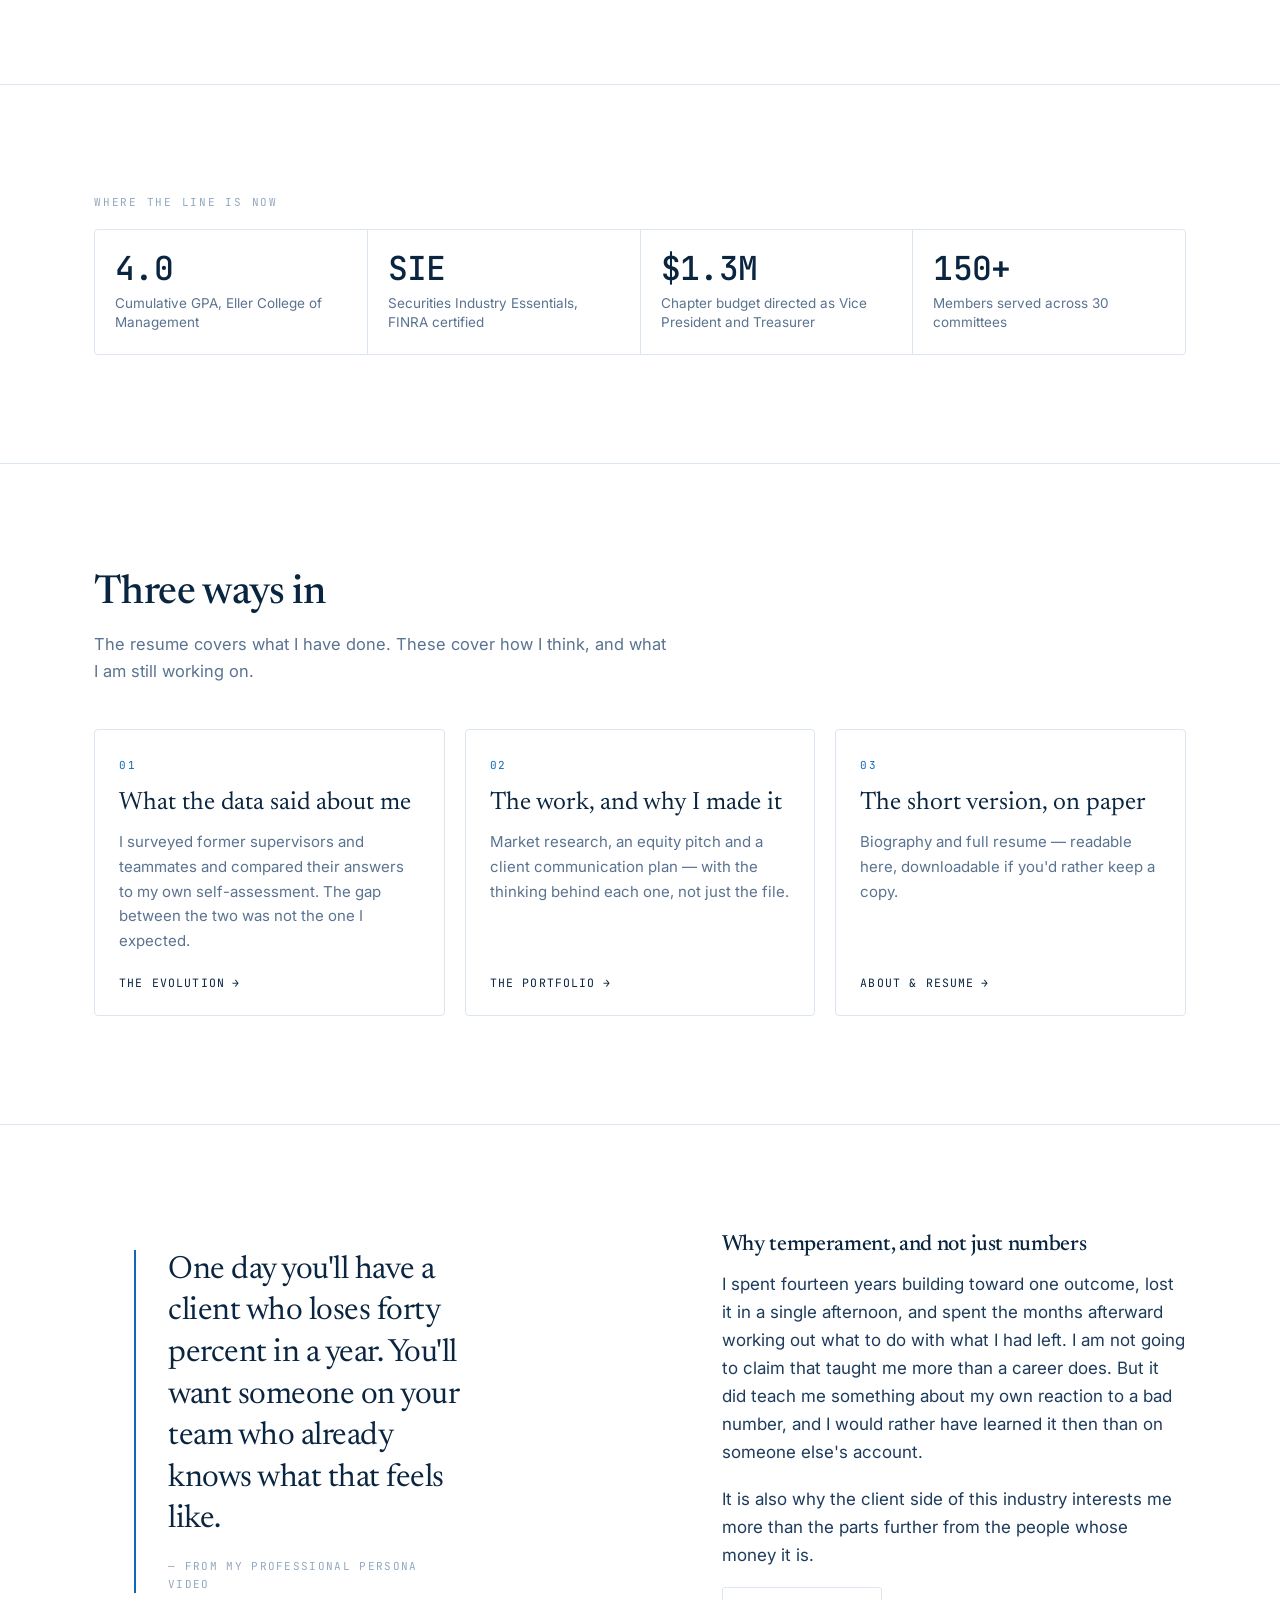
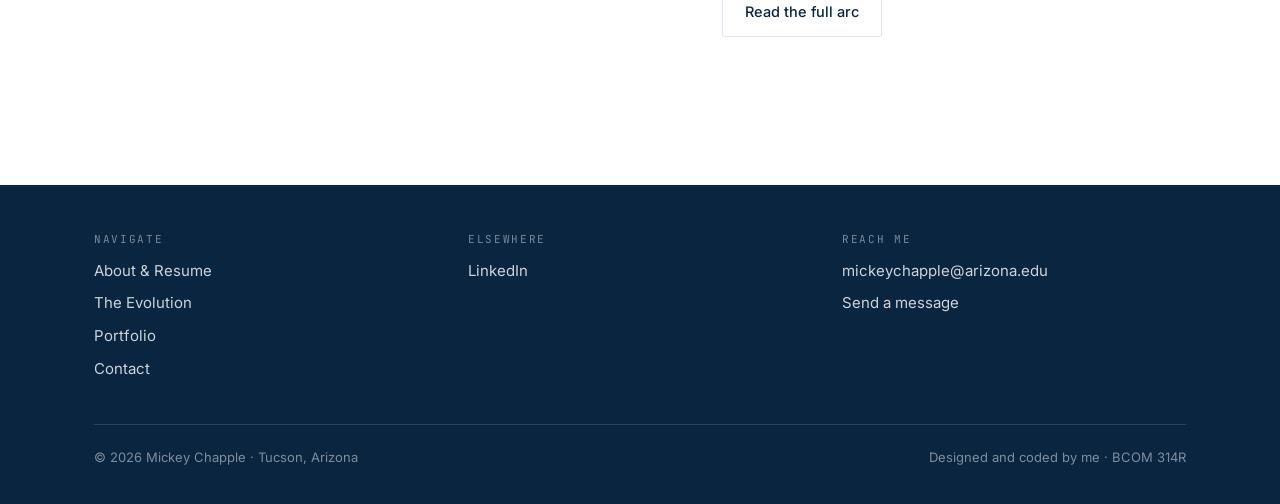
==== commit e3659602: "Add files via upload" ====
--- a/index.html
+++ b/index.html
@@ -4,18 +4,22 @@
 <meta charset="utf-8">
 <meta name="viewport" content="width=device-width, initial-scale=1">
 <title>Mickey Chapple — Finance, Eller College</title>
-<meta name="description" content="Finance major at the University of Arizona's Eller College. Former semi-professional center back. A professional persona profile built around one chart.">
+<meta name="description" content="Finance major at the University of Arizona's Eller College and an incoming J.P. Morgan Private Bank summer analyst. A professional persona profile built around one chart.">
 <link rel="preconnect" href="https://fonts.googleapis.com">
 <link rel="preconnect" href="https://fonts.gstatic.com" crossorigin>
 <link href="https://fonts.googleapis.com/css2?family=Newsreader:ital,opsz,wght@0,6..72,300..600;1,6..72,300..500&family=Inter:wght@400;500;600&family=JetBrains+Mono:wght@400;500&display=swap" rel="stylesheet">
-<link rel="stylesheet" href="styles.css">
+<link rel="icon" href="favicon.svg" type="image/svg+xml">
+<link rel="stylesheet" href="styles.css?v=9">
 </head>
 <body>
 <a class="skip" href="#main">Skip to content</a>
 
 <header class="site-head">
   <div class="wrap site-head__inner">
-    <a class="brand" href="index.html">Mickey Chapple <span>· Finance</span></a>
+    <a class="brand" href="index.html">
+      <span class="brand__mark" aria-hidden="true">MC</span>
+      <span class="brand__name">Mickey Chapple</span>
+    </a>
     <button class="nav-toggle" aria-expanded="false" aria-controls="nav">Menu</button>
     <nav class="nav" id="nav">
       <a href="index.html" aria-current="page">Home</a>
@@ -30,73 +34,87 @@
 <main id="main">
 
   <!-- ================= HERO ================= -->
-  <section class="hero">
-    <div class="wrap">
-      <p class="eyebrow">Finance · Eller College of Management · Class of 2028</p>
-
-      <h1 class="hero__lede">Most advisors learn what a drawdown feels like from a client.</h1>
-
-      <p class="hero__sub">
-        I learned it from the inside. I'm <strong>Mickey Chapple</strong> — a finance major at
-        the University of Arizona and a former semi-professional center back. The chart below
-        is not a security. It's the last six years of my life, and the part that matters most
-        is the flat stretch at the bottom.
-      </p>
-
-      <div class="btn-row">
-        <a class="btn" href="evolution.html">See how it recovered</a>
-        <a class="btn btn--ghost" href="about.html">About me</a>
-      </div>
-
+  <section class="hero hero--full">
+    <div class="wrap">
+      <div class="hero__top">
+        <div class="hero__copy">
+          <p class="eyebrow">Finance · Eller College of Management · Class of 2028</p>
+
+          <h1 class="hero__lede">Mickey Chapple</h1>
+
+          <p class="hero__sub">
+            Finance major at the University of Arizona and an incoming summer analyst at
+            J.P. Morgan Private Bank. The chart below is the last six years of my life —
+            the part that matters most is the flat stretch at the bottom.
+          </p>
+
+          <div class="btn-row">
+            <a class="btn" href="evolution.html">See how it recovered</a>
+            <a class="btn btn--ghost" href="about.html">About me</a>
+          </div>
+        </div>
+
+        <figure class="hero__portrait">
+          <img src="assets/headshot.jpg" width="1121" height="1403"
+               alt="Mickey Chapple, wearing a dark suit and green tie.">
+          <figcaption>
+            Tucson, Arizona<br>
+            <a href="mailto:mickeychapple@arizona.edu">mickeychapple@arizona.edu</a>
+          </figcaption>
+        </figure>
+      </div>
+
+      <a class="scroll-cue" href="#curve" aria-label="Scroll to the chart">
+        <span>The last six years</span>
+        <svg viewBox="0 0 24 24" width="18" height="18" aria-hidden="true">
+          <path d="M12 4v15m0 0l-6-6m6 6l6-6" fill="none" stroke="currentColor"
+                stroke-width="1.6" stroke-linecap="round" stroke-linejoin="round"/>
+        </svg>
+      </a>
+    </div>
+  </section>
+
+  <section id="curve" class="rule-top">
+    <div class="wrap">
       <!-- ================= THE DRAWDOWN ================= -->
       <figure class="chart-frame">
         <figcaption class="chart-frame__head">
           <span class="chart-frame__title">Chapple, M. — Personal Equity Curve</span>
           <span class="chart-frame__note">2020 – Present · indexed to 100</span>
         </figcaption>
-
         <svg class="chart" viewBox="0 0 1000 360" role="img"
              aria-label="A line chart of Mickey Chapple's life from 2020 to today. The line climbs through youth and semi-professional soccer to a peak at his first professional game, falls forty percent at a career-ending injury, runs flat through recovery, then climbs steadily back through his finance coursework and certifications to a new high today.">
-
           <!-- horizontal grid -->
           <line class="grid" x1="40" y1="60"  x2="965" y2="60"></line>
           <line class="grid" x1="40" y1="140" x2="965" y2="140"></line>
           <line class="grid" x1="40" y1="220" x2="965" y2="220"></line>
           <line class="grid" x1="40" y1="300" x2="965" y2="300"></line>
-
           <!-- prior peak reference -->
           <line class="peak-line" x1="330" y1="100" x2="965" y2="100"></line>
           <text class="peak-label marker marker--now" x="840" y="92">PRIOR HIGH</text>
-
           <!-- 1. the climb -->
           <path class="series series--up" pathLength="1"
                 d="M 45 268 C 110 258, 150 236, 190 212 S 262 150, 330 100"></path>
-
           <!-- 2. the crash -->
           <path class="series series--down" pathLength="1"
                 d="M 330 100 L 352 142 L 368 128 L 398 206 L 425 244"></path>
-
           <!-- 3. the flat -->
           <path class="series series--flat" pathLength="1"
                 d="M 425 244 L 530 247"></path>
-
           <!-- 4. the climb back -->
           <path class="series series--back" pathLength="1"
                 d="M 530 247 C 600 240, 650 212, 700 180 S 820 120, 900 72 L 958 52"></path>
-
           <!-- the loss -->
           <g class="marker marker--loss">
             <circle cx="425" cy="244" r="4" fill="#C2402F"></circle>
             <text class="label-loss" x="437" y="276">&#8722;40%</text>
             <text class="loss-sub" x="437" y="296">THE INJURY</text>
           </g>
-
           <!-- today -->
           <g class="marker marker--now">
             <circle cx="958" cy="52" r="4" fill="#1168B8"></circle>
             <text class="label-now" x="950" y="34" text-anchor="end">TODAY</text>
           </g>
-
           <!-- x axis -->
           <line class="grid" x1="40" y1="330" x2="965" y2="330"></line>
           <text class="x-end" x="45"  y="350">2020</text>
@@ -104,7 +122,6 @@
           <text class="x-mid" x="470" y="350">THE DECISION</text>
           <text class="x-end" x="915" y="350">2026</text>
         </svg>
-
         <div class="chart-legend">
           <span class="legend--climb"><i></i> The climb</span>
           <span class="legend--loss"><i></i> The drawdown</span>
@@ -113,6 +130,7 @@
         </div>
       </figure>
     </div>
+    </div>
   </section>
 
   <!-- ================= STATS ================= -->
@@ -146,8 +164,8 @@
       <div class="sec-head">
         <h2>Three ways in</h2>
         <p>
-          A resume tells you whether I can do the job. These tell you whether you want
-          to work with me.
+          The resume covers what I have done. These cover how I think, and what I am
+          still working on.
         </p>
       </div>
 
@@ -164,10 +182,10 @@
 
         <a class="door" href="portfolio.html">
           <div class="door__num">02</div>
-          <div class="door__title">Work that survives a second look</div>
+          <div class="door__title">The work, and why I made it</div>
           <p class="door__body">
-            Client communication strategy, capital markets research and a fund built from
-            nothing — with the reasoning behind each one, not just the artifact.
+            Market research, an equity pitch and a client communication plan — with the
+            thinking behind each one, not just the file.
           </p>
           <span class="door__cue">The portfolio</span>
         </a>
@@ -195,15 +213,15 @@
       <div class="prose">
         <h3>Why temperament, and not just numbers</h3>
         <p>
-          Technical skill is table stakes in this industry and it is teachable. Composure
-          under a real loss is neither. I spent four years building toward one outcome,
-          lost it in a single afternoon, and spent the months afterward deciding what to do
-          with the capital I had left.
+          I spent fourteen years building toward one outcome, lost it in a single afternoon,
+          and spent the months afterward working out what to do with what I had left. I
+          am not going to claim that taught me more than a career does. But it did teach
+          me something about my own reaction to a bad number, and I would rather have
+          learned it then than on someone else's account.
         </p>
         <p>
-          That is the same decision a client makes in a bad year, and it is the reason I
-          chose wealth management rather than a desk further from the people whose money
-          it is.
+          It is also why the client side of this industry interests me more than the
+          parts further from the people whose money it is.
         </p>
         <a class="btn btn--ghost" href="evolution.html">Read the full arc</a>
       </div>
@@ -239,6 +257,6 @@
   </div>
 </footer>
 
-<script src="script.js"></script>
+<script src="script.js?v=9"></script>
 </body>
 </html>
--- a/styles.css
+++ b/styles.css
@@ -64,7 +64,7 @@
   text-rendering: optimizeLegibility;
 }
 
-img { max-width: 100%; display: block; }
+img { max-width: 100%; height: auto; display: block; }
 
 a { color: inherit; }
 
@@ -89,7 +89,7 @@
 
 .wrap--narrow { max-width: 820px; }
 
-section { padding-block: clamp(56px, 9vw, 108px); }
+main > section { padding-block: clamp(56px, 9vw, 108px); }
 
 .rule-top { border-top: 1px solid var(--rule); }
 
@@ -1169,3 +1169,601 @@
   .scatter .sc-val--avg  { transform: translateX(-26px); }
   .scatter .sc-leader    { transform: translateX(-26px); }
 }
+
+/* ============================================================
+   Hero: copy beside a portrait, chart below
+   ============================================================ */
+.hero__top {
+  display: grid;
+  grid-template-columns: 1fr;
+  gap: clamp(28px, 4vw, 52px);
+  align-items: center;
+}
+
+@media (min-width: 900px) {
+  .hero__top { grid-template-columns: 1.35fr 0.65fr; }
+}
+
+.hero__portrait {
+  margin: 0;
+  max-width: 330px;
+}
+
+@media (max-width: 899px) {
+  .hero__portrait { max-width: 230px; }
+}
+
+.hero__portrait img {
+  width: 100%;
+  border-radius: 3px;
+  border: 1px solid var(--rule);
+  background: var(--paper-warm);
+}
+
+.hero__portrait figcaption {
+  margin-top: 14px;
+  font-family: var(--mono);
+  font-size: 11px;
+  line-height: 1.7;
+  letter-spacing: 0.06em;
+  color: var(--faint);
+}
+
+.hero__portrait figcaption a { color: var(--recovery); text-decoration: none; }
+.hero__portrait figcaption a:hover { text-decoration: underline; }
+
+/* ============================================================
+   Navy bookends: a solid header and footer frame the white page
+   ============================================================ */
+.site-head {
+  background: color-mix(in srgb, var(--ink) 94%, transparent);
+  border-bottom: 1px solid color-mix(in srgb, #fff 12%, transparent);
+}
+
+.brand { color: #fff; }
+.brand span { color: color-mix(in srgb, #fff 52%, transparent); }
+
+.nav a { color: color-mix(in srgb, #fff 66%, transparent); }
+.nav a:hover { color: #fff; }
+
+.nav a[aria-current="page"] {
+  color: #fff;
+  border-bottom-color: #fff;
+}
+
+.nav-toggle {
+  color: #fff;
+  border-color: color-mix(in srgb, #fff 28%, transparent);
+}
+
+@media (max-width: 760px) {
+  .nav {
+    background: var(--ink);
+    border-bottom: 1px solid color-mix(in srgb, #fff 12%, transparent);
+  }
+  .nav a { border-bottom-color: color-mix(in srgb, #fff 10%, transparent); }
+  .nav a[aria-current="page"] { border-bottom-color: #fff; }
+}
+
+.skip { background: #fff; color: var(--ink); }
+
+/* Footer */
+.site-foot {
+  background: var(--ink);
+  border-top: none;
+  color: color-mix(in srgb, #fff 78%, transparent);
+}
+
+.foot-grid h4 { color: color-mix(in srgb, #fff 46%, transparent); }
+
+.foot-grid a { color: color-mix(in srgb, #fff 80%, transparent); }
+.foot-grid a:hover { color: #fff; }
+
+.foot-base {
+  border-top: 1px solid color-mix(in srgb, #fff 14%, transparent);
+  color: color-mix(in srgb, #fff 48%, transparent);
+}
+
+.site-foot a:focus-visible,
+.site-head a:focus-visible,
+.nav-toggle:focus-visible { outline-color: #fff; }
+
+/* ============================================================
+   Resume rendered from the real PDF, so it matches the file
+   exactly. Download link sits directly beneath.
+   ============================================================ */
+.resume-sheet {
+  margin: 0;
+  max-width: 860px;
+  margin-inline: auto;
+}
+
+.resume-sheet img {
+  width: 100%;
+  border: 1px solid var(--rule);
+  border-radius: 3px;
+  box-shadow: 0 1px 2px rgba(10, 37, 64, 0.05),
+              0 18px 44px -28px rgba(10, 37, 64, 0.35);
+}
+
+.resume-sheet figcaption {
+  margin-top: 16px;
+  text-align: center;
+  font-size: 14.5px;
+  color: var(--muted);
+}
+
+.resume-sheet figcaption a { color: var(--recovery); }
+
+/* ============================================================
+   About: portrait column carries a facts panel and tracks the
+   bio as it scrolls, so the column never runs out of content.
+   ============================================================ */
+.bio-side { align-self: start; }
+
+@media (min-width: 880px) {
+  .bio-side {
+    position: sticky;
+    top: 92px;
+  }
+}
+
+.facts {
+  margin: 22px 0 0;
+  padding: 0;
+  border-top: 1px solid var(--rule);
+}
+
+.facts > div {
+  display: grid;
+  gap: 3px;
+  padding: 13px 0;
+  border-bottom: 1px solid var(--rule-soft);
+}
+
+.facts dt {
+  font-family: var(--mono);
+  font-size: 10.5px;
+  letter-spacing: 0.15em;
+  text-transform: uppercase;
+  color: var(--faint);
+}
+
+.facts dd {
+  margin: 0;
+  font-size: 14.5px;
+  line-height: 1.45;
+  color: var(--ink-soft);
+}
+
+.facts dd a { color: var(--recovery); text-decoration: none; }
+.facts dd a:hover { text-decoration: underline; }
+
+/* ============================================================
+   Monogram lockup in the navy bar
+   ============================================================ */
+.brand {
+  display: inline-flex;
+  align-items: center;
+  gap: 11px;
+  line-height: 1;
+}
+
+.brand__mark {
+  display: inline-grid;
+  place-items: center;
+  width: 34px;
+  height: 34px;
+  flex: none;
+  border: 1px solid color-mix(in srgb, #fff 42%, transparent);
+  border-radius: 4px;
+  font-family: var(--serif);
+  font-size: 15px;
+  font-weight: 500;
+  letter-spacing: 0.06em;
+  text-indent: 0.06em;
+  color: #fff;
+  transition: background 0.2s ease, border-color 0.2s ease, color 0.2s ease;
+}
+
+.brand:hover .brand__mark {
+  background: #fff;
+  border-color: #fff;
+  color: var(--ink);
+}
+
+.brand__name {
+  font-family: var(--serif);
+  font-size: 18px;
+  letter-spacing: -0.01em;
+  color: #fff;
+}
+
+@media (max-width: 420px) {
+  .brand__name { display: none; }
+}
+
+/* ============================================================
+   Gap card — pulls the headline finding into the hero
+   ============================================================ */
+.gap-card {
+  background: var(--card);
+  border: 1px solid var(--rule);
+  border-radius: 4px;
+  padding: 24px 24px 20px;
+  box-shadow: 0 1px 2px rgba(10, 37, 64, 0.04),
+              0 14px 38px -26px rgba(10, 37, 64, 0.32);
+}
+
+.gap-card__head {
+  font-family: var(--mono);
+  font-size: 10.5px;
+  letter-spacing: 0.16em;
+  text-transform: uppercase;
+  color: var(--faint);
+  margin: 0 0 18px;
+  padding-bottom: 12px;
+  border-bottom: 1px solid var(--rule-soft);
+}
+
+.gap-card__row { display: grid; gap: 2px; }
+
+.gap-card__label {
+  font-family: var(--mono);
+  font-size: 10.5px;
+  letter-spacing: 0.13em;
+  text-transform: uppercase;
+  color: var(--muted);
+}
+
+.gap-card__num {
+  font-family: var(--mono);
+  font-size: 46px;
+  font-weight: 500;
+  line-height: 1;
+  letter-spacing: -0.03em;
+  color: var(--ink);
+}
+
+.gap-card__row--them .gap-card__num { color: var(--recovery); }
+
+.gap-card__sub { font-size: 14px; color: var(--muted); }
+
+/* connector between the two numbers */
+.gap-card__link {
+  display: flex;
+  align-items: center;
+  gap: 10px;
+  margin: 14px 0;
+  font-family: var(--mono);
+  font-size: 10.5px;
+  letter-spacing: 0.13em;
+  text-transform: uppercase;
+  color: var(--recovery);
+}
+
+.gap-card__link::before,
+.gap-card__link::after {
+  content: "";
+  height: 1px;
+  flex: 1;
+  background: color-mix(in srgb, var(--recovery) 38%, transparent);
+}
+
+.gap-card__foot {
+  margin: 20px 0 0;
+  padding-top: 14px;
+  border-top: 1px solid var(--rule-soft);
+  font-family: var(--mono);
+  font-size: 10px;
+  line-height: 1.6;
+  letter-spacing: 0.05em;
+  color: var(--faint);
+  max-width: none;
+}
+
+/* ============================================================
+   Portfolio contents index
+   ============================================================ */
+.toc {
+  background: var(--card);
+  border: 1px solid var(--rule);
+  border-radius: 4px;
+  padding: 22px 22px 10px;
+  box-shadow: 0 1px 2px rgba(10, 37, 64, 0.04),
+              0 14px 38px -26px rgba(10, 37, 64, 0.3);
+}
+
+.toc__head {
+  font-family: var(--mono);
+  font-size: 10.5px;
+  letter-spacing: 0.16em;
+  text-transform: uppercase;
+  color: var(--faint);
+  margin: 0 0 6px;
+}
+
+.toc ol { list-style: none; margin: 0; padding: 0; }
+
+.toc li { border-top: 1px solid var(--rule-soft); }
+
+.toc a {
+  display: grid;
+  grid-template-columns: auto 1fr;
+  gap: 2px 12px;
+  padding: 14px 0;
+  text-decoration: none;
+  transition: opacity 0.16s ease;
+}
+
+.toc a:hover { opacity: 0.6; }
+
+.toc__n {
+  grid-row: span 2;
+  font-family: var(--mono);
+  font-size: 11px;
+  letter-spacing: 0.1em;
+  color: var(--recovery);
+  padding-top: 3px;
+}
+
+.toc__t {
+  font-size: 15.5px;
+  line-height: 1.3;
+  color: var(--ink);
+}
+
+.toc__m {
+  font-family: var(--mono);
+  font-size: 10px;
+  letter-spacing: 0.1em;
+  text-transform: uppercase;
+  color: var(--faint);
+}
+
+/* anchored headings clear the sticky header */
+.work h2 { scroll-margin-top: 92px; }
+
+
+/* ============================================================
+   Scroll reveal. The `reveal-on` class is set by JS, so with
+   JS disabled none of this applies and the page renders flat.
+   ============================================================ */
+.reveal-on .reveal {
+  opacity: 0;
+  transform: translateY(22px);
+  transition: opacity 0.65s cubic-bezier(0.22, 0.61, 0.36, 1),
+              transform 0.65s cubic-bezier(0.22, 0.61, 0.36, 1);
+}
+
+.reveal-on .reveal.is-visible {
+  opacity: 1;
+  transform: none;
+}
+
+@media (prefers-reduced-motion: reduce) {
+  .reveal-on .reveal { opacity: 1; transform: none; transition: none; }
+}
+
+/* ============================================================
+   Full-height landing hero: the first screen is the hero and
+   nothing else, with a cue that there is more below.
+   ============================================================ */
+.hero--full {
+  min-height: calc(100vh - 68px);
+  min-height: calc(100svh - 68px);
+  display: flex;
+  flex-direction: column;
+  justify-content: center;
+  padding-block: 40px 28px;
+}
+
+.hero--full > .wrap { width: 100%; }
+
+.hero--full .hero__top { flex: 1 0 auto; align-content: center; }
+
+.scroll-cue {
+  display: inline-flex;
+  align-items: center;
+  gap: 10px;
+  margin-top: 40px;
+  font-family: var(--mono);
+  font-size: 10.5px;
+  letter-spacing: 0.17em;
+  text-transform: uppercase;
+  color: var(--faint);
+  text-decoration: none;
+  transition: color 0.2s ease;
+}
+
+.scroll-cue:hover { color: var(--ink); }
+
+.scroll-cue svg { animation: nudge 2.4s ease-in-out infinite; }
+
+@keyframes nudge {
+  0%, 100% { transform: translateY(0); opacity: 0.55; }
+  50%      { transform: translateY(5px); opacity: 1; }
+}
+
+#curve { scroll-margin-top: 68px; }
+
+/* On short screens let the hero size to its content instead of
+   forcing a scroll just to clear the fold. */
+@media (max-height: 620px) {
+  .hero--full { min-height: 0; }
+  .scroll-cue { margin-top: 26px; }
+}
+
+/* On phones the hero stacks, so the portrait becomes a compact
+   row with its caption beside it — keeps the whole hero on one
+   screen instead of pushing the chart into view. */
+@media (max-width: 899px) {
+  .hero--full .hero__top { gap: 26px; }
+
+  .hero--full .hero__portrait {
+    max-width: none;
+    display: grid;
+    grid-template-columns: 132px 1fr;
+    gap: 16px;
+    align-items: end;
+  }
+
+  .hero--full .hero__portrait figcaption { margin-top: 0; }
+}
+
+/* ------------------------------------------------------------
+   Make the landing hero's content fill the screen it occupies,
+   rather than floating as a small block in the middle: larger
+   display type, a larger portrait, and the cue pinned to the
+   bottom edge.
+   ------------------------------------------------------------ */
+.hero--full { padding-block: 32px 22px; }
+
+.hero--full > .wrap {
+  display: flex;
+  flex-direction: column;
+  flex: 1;
+}
+
+.hero--full .hero__top {
+  flex: 1;
+  align-content: center;
+  gap: clamp(28px, 4vw, 64px);
+}
+
+.hero--full .scroll-cue { margin-top: auto; }
+
+@media (min-width: 900px) {
+  .hero--full .hero__lede {
+    font-size: clamp(52px, 6.4vw, 88px);
+    letter-spacing: -0.03em;
+  }
+
+  .hero--full .hero__sub {
+    font-size: clamp(17px, 1.45vw, 20.5px);
+    max-width: 48ch;
+  }
+
+  .hero--full .hero__portrait { max-width: 400px; }
+
+  .hero--full .eyebrow { margin-bottom: 26px; }
+
+  .hero--full .btn-row { margin-top: 34px; }
+}
+
+/* Let the portrait scale with the viewport so the hero's content
+   actually fills the screen it reserves, instead of leaving a
+   dead band above and below. */
+@media (min-width: 900px) {
+  .hero--full .hero__portrait {
+    max-width: none;
+    display: flex;
+    flex-direction: column;
+    align-items: flex-end;
+  }
+
+  .hero--full .hero__portrait img {
+    width: auto;
+    height: clamp(430px, calc(100svh - 270px), 660px);
+    max-width: 100%;
+    object-fit: contain;
+  }
+
+  .hero--full .hero__portrait figcaption { text-align: right; }
+}
+
+/* The scaled portrait was letterboxing inside its frame: the box is
+   taller than the image's aspect allows at that column width. Give
+   the column more room and let the image cover it (crops the sides
+   of a centred headshot, never the top of the head). */
+@media (min-width: 900px) {
+  .hero--full .hero__top { grid-template-columns: 1.15fr 0.85fr; }
+
+  .hero--full .hero__portrait img {
+    width: 100%;
+    object-fit: cover;
+    object-position: 50% 28%;
+  }
+}
+
+/* ============================================================
+   Document previews: show the work, not just a link to it
+   ============================================================ */
+.doc-preview {
+  display: block;
+  width: fit-content;
+  max-width: 100%;
+  margin-bottom: 24px;
+  text-decoration: none;
+  transition: transform 0.22s ease;
+}
+
+.doc-preview img {
+  max-height: 290px;
+  width: auto;
+  max-width: 100%;
+  border: 1px solid var(--rule);
+  border-radius: 3px;
+  box-shadow: 0 1px 2px rgba(10, 37, 64, 0.05),
+              0 14px 34px -24px rgba(10, 37, 64, 0.35);
+  transition: box-shadow 0.22s ease, border-color 0.22s ease;
+}
+
+.doc-preview:hover { transform: translateY(-3px); }
+
+.doc-preview:hover img {
+  border-color: var(--faint);
+  box-shadow: 0 2px 4px rgba(10, 37, 64, 0.07),
+              0 20px 44px -24px rgba(10, 37, 64, 0.45);
+}
+
+.doc-preview__tag {
+  display: block;
+  margin-top: 11px;
+  font-family: var(--mono);
+  font-size: 10.5px;
+  letter-spacing: 0.14em;
+  text-transform: uppercase;
+  color: var(--muted);
+}
+
+.doc-preview:hover .doc-preview__tag { color: var(--recovery); }
+
+@media (max-width: 600px) {
+  .doc-preview img { max-height: 220px; }
+}
+
+/* ============================================================
+   Leadership band: board photo beside the numbers it backs
+   ============================================================ */
+.board {
+  display: grid;
+  grid-template-columns: 1fr;
+  gap: clamp(24px, 3.5vw, 44px);
+  align-items: center;
+}
+
+@media (min-width: 860px) {
+  .board { grid-template-columns: 0.62fr 1.38fr; }
+}
+
+.board__photo { margin: 0; }
+
+.board__photo img {
+  width: 100%;
+  border: 1px solid var(--rule);
+  border-radius: 3px;
+  box-shadow: 0 1px 2px rgba(10, 37, 64, 0.05),
+              0 16px 40px -26px rgba(10, 37, 64, 0.4);
+}
+
+.board__facts .stats { border-radius: 4px; }
+
+.board__note {
+  margin: 24px 0 0;
+  font-family: var(--serif);
+  font-size: clamp(17px, 1.6vw, 20px);
+  line-height: 1.45;
+  color: var(--ink-soft);
+  max-width: 56ch;
+}
